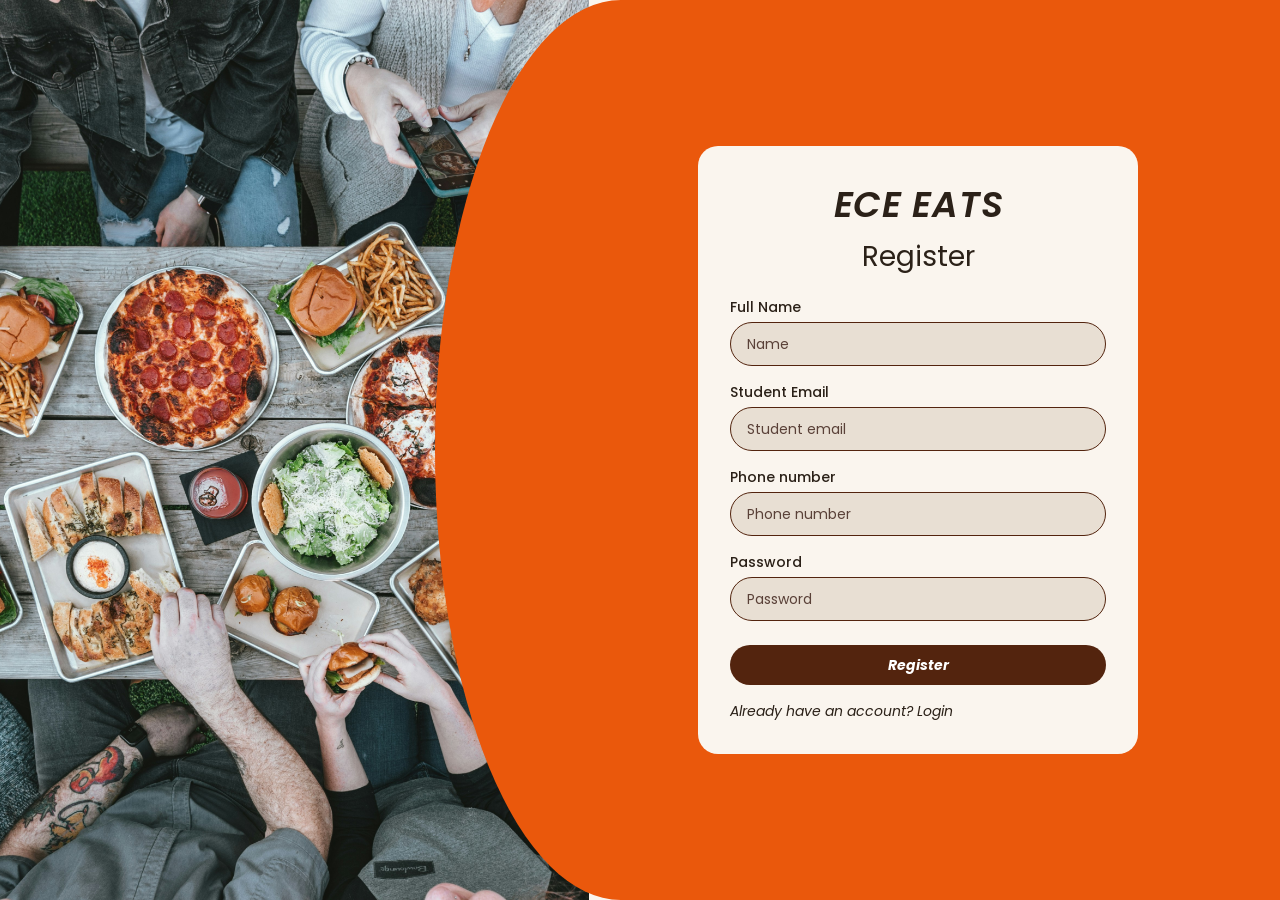
==== register.html @ 3a871897 "first step pages done" ====
<!DOCTYPE html>
<html lang="en">
<head>
  <meta charset="UTF-8">
  <meta name="viewport" content="width=device-width, initial-scale=1">
  <title>ECE Eats – Register</title>
  <link rel="stylesheet" href="css/style.css">
  <link rel="stylesheet" href="css/entry.css">
</head>
<body class="auth-page" data-page="register">

  <main class="auth">
    <div class="auth__photo" role="img" aria-label="Table full of dishes"></div>

    <section class="auth__panel">
      <div class="auth-card">
        <p class="auth-card__logo">ECE EATS</p>

        <form id="register-form" class="auth-form" novalidate>
          <h1 class="auth-card__title">Register</h1>

          <div class="field">
            <label for="reg-name">Full Name</label>
            <input class="input" type="text" id="reg-name" placeholder="Name" autocomplete="name">
            <p class="field__error" id="reg-name-error"></p>
          </div>

          <div class="field">
            <label for="reg-email">Student Email</label>
            <input class="input" type="email" id="reg-email" placeholder="Student email" autocomplete="email">
            <p class="field__error" id="reg-email-error"></p>
          </div>

          <div class="field">
            <label for="reg-phone">Phone number</label>
            <input class="input" type="tel" id="reg-phone" placeholder="Phone number" autocomplete="tel">
            <p class="field__error" id="reg-phone-error"></p>
          </div>

          <div class="field">
            <label for="reg-password">Password</label>
            <input class="input" type="password" id="reg-password" placeholder="Password" autocomplete="new-password">
            <p class="field__error" id="reg-password-error"></p>
          </div>

          <button type="submit" class="btn btn--primary btn--block auth-card__submit">Register</button>

          <div class="auth-card__links">
            <a href="index.html">Already have an account? Login</a>
          </div>
        </form>
      </div>
    </section>
  </main>

  <script src="js/entry.js"></script>
</body>
</html>
---- css/style.css ----
/* ==========================================================
   ECE EATS - shared base stylesheet (owner: A)
   Only A edits this file. B and C ask A for changes.
   Colors checked against Figma (Selection colors).
   Still to verify: nav search pill, status pills, shadows, font sizes.
   ========================================================== */

@import url("https://fonts.googleapis.com/css2?family=Poppins:ital,wght@0,400;0,500;0,600;0,700;1,500;1,600&display=swap");

/* ---------- 1. Design tokens ---------- */
:root {
  /* Colors */
  --orange: #ea580c;          /* header, selected states, key accents */
  --orange-dark: #c2410c;     /* pills, small orange text */
  --brown: #53240e;           /* main buttons, active nav pill */
  --cream: #faf5ee;           /* page background */
  --peach: var(--orange-20);  /* card bodies (EA580C at 20%) */
  --sand: #e8dfd3;            /* borders, dividers, beige tracks */
  --white: #ffffff;
  --olive: #6b8e4e;           /* success, Ready, Open */
  --olive-light: #dcebc9;
  --text: #2b2118;
  --text-soft: #5a4138;       /* secondary text */
  --error: #c0392b;
  --star: #c2820c;            /* rating stars */

  /* Orange tints used in Figma (EA580C with opacity) */
  --orange-20: rgba(234, 88, 12, 0.20);
  --orange-44: rgba(234, 88, 12, 0.44);
  --orange-74: rgba(234, 88, 12, 0.74);

  /* Order statuses (same four names everywhere) */
  --st-confirmed-bg: #e8dfd3;  --st-confirmed-fg: #53240e;
  --st-cooking-bg:   #f8c9ab;  --st-cooking-fg:   #9a3412;
  --st-ready-bg:     #bfe19b;  --st-ready-fg:     #2f5d12;
  --st-collected-bg: #6b8e4e;  --st-collected-fg: #ffffff;

  /* Crowd level dots */
  --crowd-low: #6b8e4e;
  --crowd-medium: #ea580c;
  --crowd-high: #ec0105;

  /* Type */
  --font: "Poppins", "Segoe UI", Arial, sans-serif;
  --fs-xs: 0.75rem;     /* 12px */
  --fs-sm: 0.875rem;    /* 14px */
  --fs-md: 1rem;        /* 16px */
  --fs-lg: 1.25rem;     /* 20px */
  --fs-xl: 1.75rem;     /* 28px */
  --fs-2xl: 2.25rem;    /* 36px */

  /* Shape and spacing */
  --radius-sm: 8px;
  --radius: 12px;
  --radius-lg: 20px;
  --radius-pill: 999px;
  --space-1: 4px;  --space-2: 8px;  --space-3: 12px;
  --space-4: 16px; --space-5: 24px; --space-6: 32px; --space-7: 48px;
  --container: 1200px;
  --nav-height: 72px;
}

/* ---------- 2. Reset and base ---------- */
*, *::before, *::after { box-sizing: border-box; }
html { -webkit-text-size-adjust: 100%; }
body {
  margin: 0;
  font-family: var(--font);
  font-size: var(--fs-md);
  line-height: 1.5;
  color: var(--text);
  background: var(--cream);
}
img { max-width: 100%; display: block; }
a { color: inherit; text-decoration: none; }
h1, h2, h3, h4 { margin: 0; line-height: 1.2; font-weight: 600; }
p { margin: 0; }
ul { margin: 0; padding: 0; list-style: none; }
button, input, select, textarea { font: inherit; color: inherit; }
button { cursor: pointer; }

:focus-visible { outline: 3px solid var(--brown); outline-offset: 2px; }

.container { width: 100%; max-width: var(--container); margin: 0 auto; padding: 0 var(--space-5); }
.sr-only {
  position: absolute; width: 1px; height: 1px; overflow: hidden;
  clip: rect(0 0 0 0); white-space: nowrap;
}

/* ---------- 3. Navigation bar ----------
   <header class="navbar">
     <a class="navbar__logo" href="...">ECE EATS</a>
     <nav class="navbar__links" id="nav-links">
       <a class="nav-pill is-active" href="...">Home</a> ...
     </nav>
     <div class="navbar__actions">
       <label class="search-pill"> ... </label>
       <a class="icon-btn" href="..."> cart + <span class="badge">2</span> </a>
       <a class="icon-btn" href="..."> avatar </a>
       <button class="navbar__toggle" aria-label="Menu">...</button>
     </div>
   </header>
------------------------------------------------ */
.navbar {
  position: sticky; top: 0; z-index: 50;
  display: flex; align-items: center; justify-content: space-between;
  gap: var(--space-5);
  height: var(--nav-height);
  padding: 0 var(--space-6);
  background: var(--orange);
  color: var(--brown);
}
.navbar__logo { font-size: var(--fs-lg); font-weight: 700; letter-spacing: 0.02em; color: var(--brown); }
.navbar__links { display: flex; gap: var(--space-3); margin: 0 auto; }
.nav-pill {
  padding: 6px 18px; border-radius: var(--radius-pill);
  background: var(--orange-dark); color: var(--cream);
  font-size: var(--fs-sm); font-weight: 500;
  transition: background 0.15s;
}
.nav-pill:hover { background: #9a3412; }
.nav-pill.is-active { background: var(--brown); }
.navbar__actions { display: flex; align-items: center; gap: var(--space-4); }
.search-pill {
  display: flex; align-items: center; gap: var(--space-2);
  width: 180px; padding: 6px 14px;
  background: #f8c9ab; border-radius: var(--radius-pill);  /* check in Figma: maybe var(--orange-44) */
  font-size: var(--fs-sm);
}
.search-pill input { border: 0; background: transparent; width: 100%; outline: none; }
.icon-btn { position: relative; display: grid; place-items: center; width: 40px; height: 40px; border: 0; background: transparent; border-radius: 50%; color: var(--brown); }
.badge {
  position: absolute; top: -2px; right: -2px;
  min-width: 18px; height: 18px; padding: 0 4px;
  display: grid; place-items: center;
  background: var(--brown); color: var(--white);
  border-radius: var(--radius-pill); font-size: 11px; font-weight: 600;
}
.navbar__toggle { display: none; border: 0; background: transparent; width: 40px; height: 40px; color: var(--brown); }

/* ---------- 4. Footer ---------- */
.footer {
  margin-top: var(--space-7);
  padding: var(--space-6) 0 var(--space-5);
  border-top: 1px solid var(--sand);
  background: var(--cream);
  font-size: var(--fs-sm);
  color: var(--text);
}
.footer__grid { display: grid; grid-template-columns: repeat(3, 1fr); gap: var(--space-6); }
.footer h4 { font-size: var(--fs-md); margin-bottom: var(--space-2); }
.footer p, .footer li { color: var(--text-soft); font-size: var(--fs-sm); }
.footer__legal { margin-top: var(--space-5); padding-top: var(--space-4); border-top: 1px solid var(--sand); font-size: var(--fs-xs); color: var(--text-soft); }

/* ---------- 5. Buttons ---------- */
.btn {
  display: inline-flex; align-items: center; justify-content: center; gap: var(--space-2);
  min-height: 40px; padding: 8px 24px;
  border: 1.5px solid transparent; border-radius: var(--radius-pill);
  font-size: var(--fs-sm); font-weight: 600;
  transition: background 0.15s, color 0.15s, border-color 0.15s;
}
.btn--primary { background: var(--brown); color: var(--white); }
.btn--primary:hover { background: #351a0d; }
.btn--accent { background: var(--orange); color: var(--white); }
.btn--accent:hover { background: var(--orange-dark); }
.btn--outline { background: var(--white); color: var(--orange-dark); border-color: var(--orange); }
.btn--outline:hover { background: #fff1e8; }
.btn--block { width: 100%; }
.btn:disabled, .btn.is-disabled { background: var(--sand); color: var(--text-soft); cursor: not-allowed; }

/* ---------- 6. Cards, chips, pills ---------- */
.card {
  background: var(--white);
  border: 1px solid var(--sand);
  border-radius: var(--radius-lg);
  overflow: hidden;
}
.card--peach { background: var(--peach); border-color: transparent; }
.card__body { padding: var(--space-4); }

.chip {
  display: inline-block; padding: 3px 14px;
  border-radius: var(--radius-pill);
  background: var(--orange-dark); color: var(--white);
  font-size: var(--fs-xs); font-weight: 500;
}
.chip--light { background: var(--white); color: var(--text); border: 1px solid var(--sand); }
.filter-pill {
  padding: 6px 22px; border: 0; border-radius: var(--radius-pill);
  background: var(--orange-dark); color: var(--white);
  font-size: var(--fs-sm); font-weight: 500;
}
.filter-pill.is-active { background: var(--brown); }

/* Order status pills: Confirmed, Cooking, Ready, Collected */
.status {
  display: inline-block; padding: 4px 16px; border-radius: var(--radius-pill);
  font-size: var(--fs-xs); font-weight: 600;
}
.status--confirmed { background: var(--st-confirmed-bg); color: var(--st-confirmed-fg); }
.status--cooking   { background: var(--st-cooking-bg);   color: var(--st-cooking-fg); }
.status--ready     { background: var(--st-ready-bg);     color: var(--st-ready-fg); }
.status--collected { background: var(--st-collected-bg); color: var(--st-collected-fg); }

/* Crowd level: <span class="crowd crowd--low">Low</span> */
.crowd { display: inline-flex; align-items: center; gap: 6px; font-size: var(--fs-xs); font-weight: 500; }
.crowd::after { content: ""; width: 8px; height: 8px; border-radius: 50%; background: var(--crowd-low); }
.crowd--medium::after { background: var(--crowd-medium); }
.crowd--high::after { background: var(--crowd-high); }

/* ---------- 7. Forms ---------- */
.field { display: grid; gap: var(--space-1); margin-bottom: var(--space-4); }
.field label { font-size: var(--fs-sm); font-weight: 500; }
.input {
  width: 100%; min-height: 44px; padding: 10px 16px;
  background: var(--white); border: 1.5px solid var(--sand); border-radius: var(--radius-pill);
  font-size: var(--fs-sm);
}
.input::placeholder { color: var(--text-soft); }
.input:focus { outline: none; border-color: var(--orange); }
.field.has-error .input { border-color: var(--error); }
.field__error { display: none; color: var(--error); font-size: var(--fs-xs); }
.field.has-error .field__error { display: block; }

/* ---------- 8. Pop-ups (overlay + dialog) ---------- */
.overlay {
  position: fixed; inset: 0; z-index: 100;
  display: none; align-items: center; justify-content: center;
  padding: var(--space-4);
  background: rgba(0, 0, 0, 0.5);
}
.overlay.is-open { display: flex; }
.dialog { position: relative; width: 100%; max-width: 440px; padding: var(--space-6); background: var(--cream); border-radius: var(--radius-lg); }
.dialog__close { position: absolute; top: 12px; right: 12px; border: 0; background: transparent; font-size: 1.25rem; }

/* ---------- 9. Utilities ---------- */
.text-soft { color: var(--text-soft); }
.hidden { display: none !important; }
.stack > * + * { margin-top: var(--space-4); }

/* ==========================================================
   RESPONSIVE (desktop-first: the mockups are 1440px wide)
   Tablet <= 1024px, large phone <= 768px, phone <= 480px
   ========================================================== */
@media (max-width: 1024px) {
  .navbar { padding: 0 var(--space-5); }
  .search-pill { width: 140px; }
  .footer__grid { gap: var(--space-5); }
}

@media (max-width: 768px) {
  /* Nav bar becomes a hamburger menu */
  .navbar { padding: 0 var(--space-4); }
  .navbar__toggle { display: grid; place-items: center; }
  .navbar__links {
    position: absolute; top: var(--nav-height); left: 0; right: 0;
    display: none; flex-direction: column; gap: var(--space-2);
    padding: var(--space-4); margin: 0;
    background: var(--orange);
  }
  .navbar__links.is-open { display: flex; }
  .nav-pill { text-align: center; padding: 10px 18px; }
  .search-pill { display: none; }
  .footer__grid { grid-template-columns: 1fr; }
  .container { padding: 0 var(--space-4); }
}

@media (max-width: 480px) {
  :root { --fs-xl: 1.5rem; --fs-2xl: 1.75rem; }
  .btn { width: 100%; }
}

@media (prefers-reduced-motion: reduce) {
  * { transition: none !important; animation: none !important; }
}

/* ---------- User dropdown (nav) ---------- */
.user-wrap { position: relative; }
.user-menu {
  position: absolute; top: 48px; right: 0; z-index: 60; display: none;
  min-width: 170px; padding: var(--space-3);
  background: var(--white); border: 1px solid var(--sand); border-radius: var(--radius);
  box-shadow: 0 8px 24px rgba(83, 36, 14, 0.15);
}
.user-menu.is-open { display: block; }
.user-menu__name { font-size: var(--fs-sm); font-weight: 600; margin-bottom: var(--space-2); }
.user-menu button { width: 100%; padding: 8px; border: 0; border-radius: var(--radius-sm); background: var(--sand); font-size: var(--fs-sm); }
.user-menu button:hover { background: var(--orange-20); }
---- css/entry.css ----
/* ==========================================================
   ENTRY pages (owner: A): login, register, staff login,
   home, cafeterias
   ========================================================== */

/* ---------- Auth pages (student login, register, staff login) ---------- */
.auth-page { background: var(--cream); }

.auth {
  display: flex;
  min-height: 100vh;
  overflow: hidden;
}

.auth__photo {
  flex: 0 0 46%;
  background:
    url("../images/Share_food.jpg") center / cover no-repeat,
    var(--sand);
}

/* Orange panel with the big curved left edge (check the radius in Figma) */
.auth__panel {
  flex: 1;
  display: grid;
  place-items: center;
  margin-left: -12%;
  padding: var(--space-6) var(--space-6) var(--space-6) 12%;
  background: var(--orange);
  border-radius: 22% 0 0 22% / 50% 0 0 50%;
}

.auth-card {
  width: 100%;
  max-width: 440px;               /* check card width in Figma */
  padding: var(--space-6);
  background: var(--cream);
  border-radius: var(--radius-lg);
}

.auth-card__logo {
  text-align: center;
  font-size: var(--fs-2xl);
  font-style: italic;
  font-weight: 600;
  letter-spacing: 0.02em;
  color: var(--text);
}

.auth-card__title {
  margin: var(--space-2) 0 var(--space-5);
  text-align: center;
  font-size: var(--fs-xl);
  font-weight: 400;
}

/* Inputs in the mockup: beige fill, dark outline */
.auth-card .input {
  background: var(--sand);
  border: 1px solid var(--brown);
}
.auth-card .input:focus { border-color: var(--orange); background: var(--white); }

.auth-card__submit {
  margin-top: var(--space-2);
  font-style: italic;
  font-weight: 700;
}

.auth-card__links {
  display: flex;
  flex-direction: column;
  gap: var(--space-1);
  margin-top: var(--space-4);
  font-size: var(--fs-sm);
  font-style: italic;
}
.auth-card__links a:hover,
.auth-card__staff a:hover { color: var(--orange-dark); text-decoration: underline; }

.auth-card__staff {
  margin-top: var(--space-3);
  font-size: var(--fs-sm);
  color: var(--text-soft);
}
.auth-card__staff a { color: var(--orange-dark); font-weight: 500; }

/* ---------- Tablet ---------- */
@media (max-width: 1024px) {
  .auth__photo { flex-basis: 38%; }
  .auth__panel { margin-left: -10%; padding-left: 10%; }
}

/* ---------- Mobile: photo becomes a banner, panel is full width ---------- */
@media (max-width: 768px) {
  .auth { flex-direction: column; }
  .auth__photo { flex: 0 0 180px; }
  .auth__panel {
    margin-left: 0;
    margin-top: -24px;
    padding: var(--space-5) var(--space-4) var(--space-6);
    border-radius: 24px 24px 0 0;
    align-items: start;
  }
  .auth-card { padding: var(--space-5) var(--space-4); }
  .auth-card__logo { font-size: var(--fs-xl); }
}

/* ---------- Staff login extras ---------- */
.auth__photo--staff {
  background:
    url("../images/staff-bg.jpg") center / cover no-repeat,
    var(--sand);
}
.auth-card__subtitle { margin-top: var(--space-2); text-align: center; font-size: var(--fs-md); font-weight: 500; }
.auth-card__note { margin: var(--space-3) 0 var(--space-5); text-align: center; font-size: var(--fs-sm); color: var(--text-soft); }

/* ==========================================================
   HOME + CAFETERIAS (shared card styles)
   ========================================================== */
.home, .cafes { padding-top: var(--space-6); }
.welcome h1 { font-size: var(--fs-xl); font-weight: 600; }
.welcome p { margin-top: var(--space-1); font-size: var(--fs-lg); font-weight: 500; }

/* Current order + tracker */
.order-card { margin-top: var(--space-5); padding: var(--space-5); border-radius: var(--radius); }
.order-card__head { display: flex; flex-wrap: wrap; gap: var(--space-3); align-items: baseline; }
.order-card__head h2 { font-size: var(--fs-md); }
.order-card__cafe { margin-top: var(--space-3); font-size: var(--fs-md); font-weight: 500; }
.order-card__items { font-size: var(--fs-sm); }
.tracker {
  position: relative; display: grid; grid-template-columns: repeat(4, 1fr);
  margin: var(--space-4) 0 0; padding: var(--space-4) var(--space-4) var(--space-3);
  background: var(--sand); border-radius: var(--radius); list-style: none;
  font-size: var(--fs-xs); text-align: center; color: var(--olive); font-weight: 500;
}
.tracker li { position: relative; z-index: 1; display: grid; gap: var(--space-2); justify-items: center; }
.tracker__dot { width: 14px; height: 14px; border-radius: 50%; background: var(--white); border: 2px solid var(--orange-74); }
.tracker li.is-done .tracker__dot { background: var(--orange-dark); border-color: var(--orange-dark); }
.tracker li.is-current { color: var(--text); font-weight: 700; }
.tracker li.is-current .tracker__dot { background: var(--orange-dark); border-color: var(--orange-dark); box-shadow: 0 0 0 4px var(--orange-44); }
.tracker::before { content: ""; position: absolute; left: 12.5%; right: 12.5%; top: 23px; height: 6px; border-radius: 3px; background: var(--orange-44); }

/* Sections */
.filter-row { display: flex; flex-wrap: wrap; gap: var(--space-3); margin: var(--space-5) 0; }
.block { margin-top: var(--space-5); padding: var(--space-5); background: var(--white); border-radius: var(--radius-lg); }
.block__head { display: flex; justify-content: space-between; align-items: baseline; }
.block__title { margin-bottom: var(--space-4); font-size: var(--fs-lg); }
.link { font-size: var(--fs-sm); font-weight: 600; text-decoration: underline; }
.grid-3 { display: grid; grid-template-columns: repeat(3, 1fr); gap: var(--space-5); }

/* Meal cards */
.meal-card { display: flex; flex-direction: column; background: var(--peach); border-radius: var(--radius); overflow: hidden; }
.meal-card__photo { aspect-ratio: 16 / 10; background: var(--sand) center / cover no-repeat; }
.meal-card__body { display: flex; flex-direction: column; gap: var(--space-2); padding: var(--space-3) var(--space-4) var(--space-4); }
.meal-card__name { font-size: var(--fs-sm); font-weight: 600; }
.meal-card__foot { display: flex; justify-content: space-between; align-items: center; margin-top: auto; }
.price { font-size: var(--fs-lg); font-weight: 700; }
.add-btn { width: 28px; height: 28px; display: grid; place-items: center; border: 0; border-radius: 50%; background: var(--brown); color: var(--white); font-size: 1.1rem; line-height: 1; }

/* Cafeteria cards */
.cafe-card { display: flex; flex-direction: column; background: var(--peach); border-radius: var(--radius); overflow: hidden; }
.cafe-card__photo { position: relative; aspect-ratio: 16 / 9; background: var(--sand) center / cover no-repeat; }
.cafe-card__badges { position: absolute; inset: var(--space-3) var(--space-3) auto; display: flex; gap: var(--space-2); }
.cafe-card__wait { position: absolute; right: var(--space-3); bottom: var(--space-3); }
.badge-pill { padding: 2px 10px; border-radius: var(--radius-pill); background: var(--white); font-size: var(--fs-xs); font-weight: 500; }
.cafe-card__body { display: flex; flex-direction: column; gap: var(--space-2); flex: 1; padding: var(--space-3) var(--space-4) var(--space-4); }
.cafe-card__head { display: flex; justify-content: space-between; align-items: baseline; gap: var(--space-2); }
.cafe-card__head h3 { font-size: var(--fs-md); }
.rating { font-size: var(--fs-xs); font-weight: 600; white-space: nowrap; }
.rating::first-letter { color: var(--star); }
.rating small { font-weight: 400; color: var(--text-soft); }
.cafe-card__desc { font-size: var(--fs-sm); }
.chips { display: flex; flex-wrap: wrap; gap: var(--space-2); }
.cafe-card__foot { display: flex; justify-content: space-between; align-items: end; gap: var(--space-3); margin-top: auto; padding-top: var(--space-2); }
.cafe-card__foot small { display: block; font-size: var(--fs-xs); font-weight: 600; }

/* ---------- Tablet ---------- */
@media (max-width: 1024px) {
  .grid-3 { grid-template-columns: repeat(2, 1fr); }
}
/* ---------- Mobile ---------- */
@media (max-width: 768px) {
  .grid-3 { grid-template-columns: 1fr; }
  .block { padding: var(--space-4); }
  .tracker { padding-inline: var(--space-2); font-size: 11px; }
}

/* ---------- Cafeterias page ---------- */
.breadcrumb { font-size: var(--fs-xs); color: var(--text-soft); }
.breadcrumb a { color: var(--orange-dark); text-decoration: underline; }
.cafes__title { margin-top: var(--space-4); font-size: var(--fs-xl); font-weight: 500; }
.cafes__intro { margin-top: var(--space-2); font-size: var(--fs-sm); }

.cafes__filters {
  display: flex; flex-wrap: wrap; align-items: center; gap: var(--space-4);
  margin: var(--space-5) 0;
}
.campus-filters { display: flex; flex-wrap: wrap; gap: var(--space-3); }
.search-bar {
  display: flex; align-items: center; gap: var(--space-2);
  flex: 1; min-width: 220px; max-width: 360px; margin-left: auto;
  padding: 7px 16px; background: var(--sand); border-radius: var(--radius-pill);
}
.search-bar input { flex: 1; border: 0; outline: none; background: transparent; font-size: var(--fs-sm); }
.search-bar:focus-within { box-shadow: 0 0 0 2px var(--orange); }
.cafes__empty { padding: var(--space-6) 0; text-align: center; color: var(--text-soft); }

/* Closed cafeteria */
.cafe-card.is-closed .cafe-card__photo { filter: grayscale(1); }
.cafe-card.is-closed .btn { background: var(--sand); color: var(--text-soft); pointer-events: none; }

@media (max-width: 768px) {
  .search-bar { max-width: none; margin-left: 0; flex-basis: 100%; }
  .campus-filters { overflow-x: auto; flex-wrap: nowrap; padding-bottom: var(--space-1); }
  .campus-filters .filter-pill { white-space: nowrap; }
}
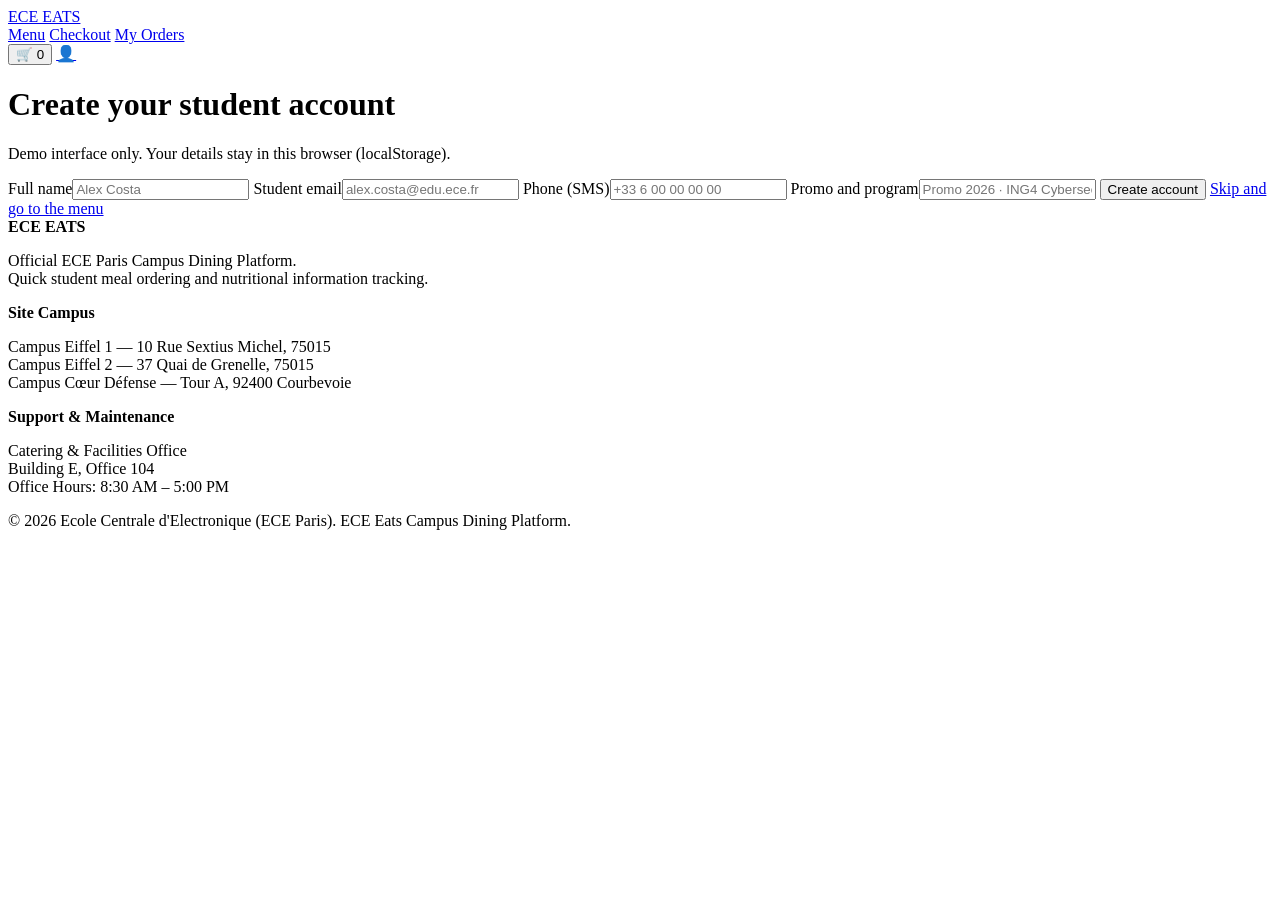
==== commit b5785686: "Implementing student-flow for the 7th time :(" ====
--- a/register.html
+++ b/register.html
@@ -2,57 +2,44 @@
 <html lang="en">
 <head>
   <meta charset="UTF-8">
-  <meta name="viewport" content="width=device-width, initial-scale=1">
-  <title>ECE Eats – Register</title>
-  <link rel="stylesheet" href="css/style.css">
-  <link rel="stylesheet" href="css/entry.css">
+  <meta name="viewport" content="width=device-width, initial-scale=1.0">
+  <meta name="description" content="ECE Eats campus food pre-ordering">
+  <title>ECE Eats | Register</title>
+  <link rel="stylesheet" href="css/student.css">
+  <script src="js/student.js" defer></script>
 </head>
-<body class="auth-page" data-page="register">
+<body>
+  <header class="topbar">
+    <a class="brand" href="index.html">ECE EATS</a>
+    <nav class="main-nav" aria-label="Student navigation">
+      <a class="nav-link" href="menu.html">Menu</a>
+      <a class="nav-link" href="checkout.html">Checkout</a>
+      <a class="nav-link" href="myorders.html">My Orders</a>
+    </nav>
+    <div class="header-actions">
+      <button type="button" class="icon-button"id="trayShortcut" aria-label="Go to your tray">🛒 <span id="headerCartCount">0</span></button>
+      <a class="icon-button" href="register.html" aria-label="Student profile">👤</a>
+    </div>
+  </header>
 
-  <main class="auth">
-    <div class="auth__photo" role="img" aria-label="Table full of dishes"></div>
-
-    <section class="auth__panel">
-      <div class="auth-card">
-        <p class="auth-card__logo">ECE EATS</p>
-
-        <form id="register-form" class="auth-form" novalidate>
-          <h1 class="auth-card__title">Register</h1>
-
-          <div class="field">
-            <label for="reg-name">Full Name</label>
-            <input class="input" type="text" id="reg-name" placeholder="Name" autocomplete="name">
-            <p class="field__error" id="reg-name-error"></p>
-          </div>
-
-          <div class="field">
-            <label for="reg-email">Student Email</label>
-            <input class="input" type="email" id="reg-email" placeholder="Student email" autocomplete="email">
-            <p class="field__error" id="reg-email-error"></p>
-          </div>
-
-          <div class="field">
-            <label for="reg-phone">Phone number</label>
-            <input class="input" type="tel" id="reg-phone" placeholder="Phone number" autocomplete="tel">
-            <p class="field__error" id="reg-phone-error"></p>
-          </div>
-
-          <div class="field">
-            <label for="reg-password">Password</label>
-            <input class="input" type="password" id="reg-password" placeholder="Password" autocomplete="new-password">
-            <p class="field__error" id="reg-password-error"></p>
-          </div>
-
-          <button type="submit" class="btn btn--primary btn--block auth-card__submit">Register</button>
-
-          <div class="auth-card__links">
-            <a href="index.html">Already have an account? Login</a>
-          </div>
-        </form>
-      </div>
-    </section>
+  <main class="container">
+    <form id="registerForm" class="narrow form-card modal-card view">
+      <h1>Create your student account</h1>
+      <p class="muted">Demo interface only. Your details stay in this browser (localStorage).</p>
+      <label>Full name<input type="text" name="name" autocomplete="name" required placeholder="Alex Costa"></label>
+      <label>Student email<input name="email" type="email" autocomplete="email" required placeholder="alex.costa@edu.ece.fr"></label>
+      <label>Phone (SMS)<input name="phone" type="tel" autocomplete="tel" required placeholder="+33 6 00 00 00 00"></label>
+      <label>Promo and program<input type="text" name="promo" required placeholder="Promo 2026 · ING4 Cybersecurity"></label>
+      <button type="submit" class="btn btn-orange full-width">Create account</button>
+      <a class="text-button" href="menu.html">Skip and go to the menu</a>
+    </form>
   </main>
 
-  <script src="js/entry.js"></script>
+  <footer class="site-footer">
+    <div><strong>ECE EATS</strong><p>Official ECE Paris Campus Dining Platform.<br>Quick student meal ordering and nutritional information tracking.</p></div>
+    <div><strong>Site Campus</strong><p>Campus Eiffel 1 — 10 Rue Sextius Michel, 75015<br>Campus Eiffel 2 — 37 Quai de Grenelle, 75015<br>Campus Cœur Défense — Tour A, 92400 Courbevoie</p></div>
+    <div><strong>Support &amp; Maintenance</strong><p>Catering &amp; Facilities Office<br>Building E, Office 104<br>Office Hours: 8:30 AM – 5:00 PM</p></div>
+  </footer>
+  <div class="copyright">© 2026 Ecole Centrale d'Electronique (ECE Paris). ECE Eats Campus Dining Platform.</div>
 </body>
-</html>+</html>
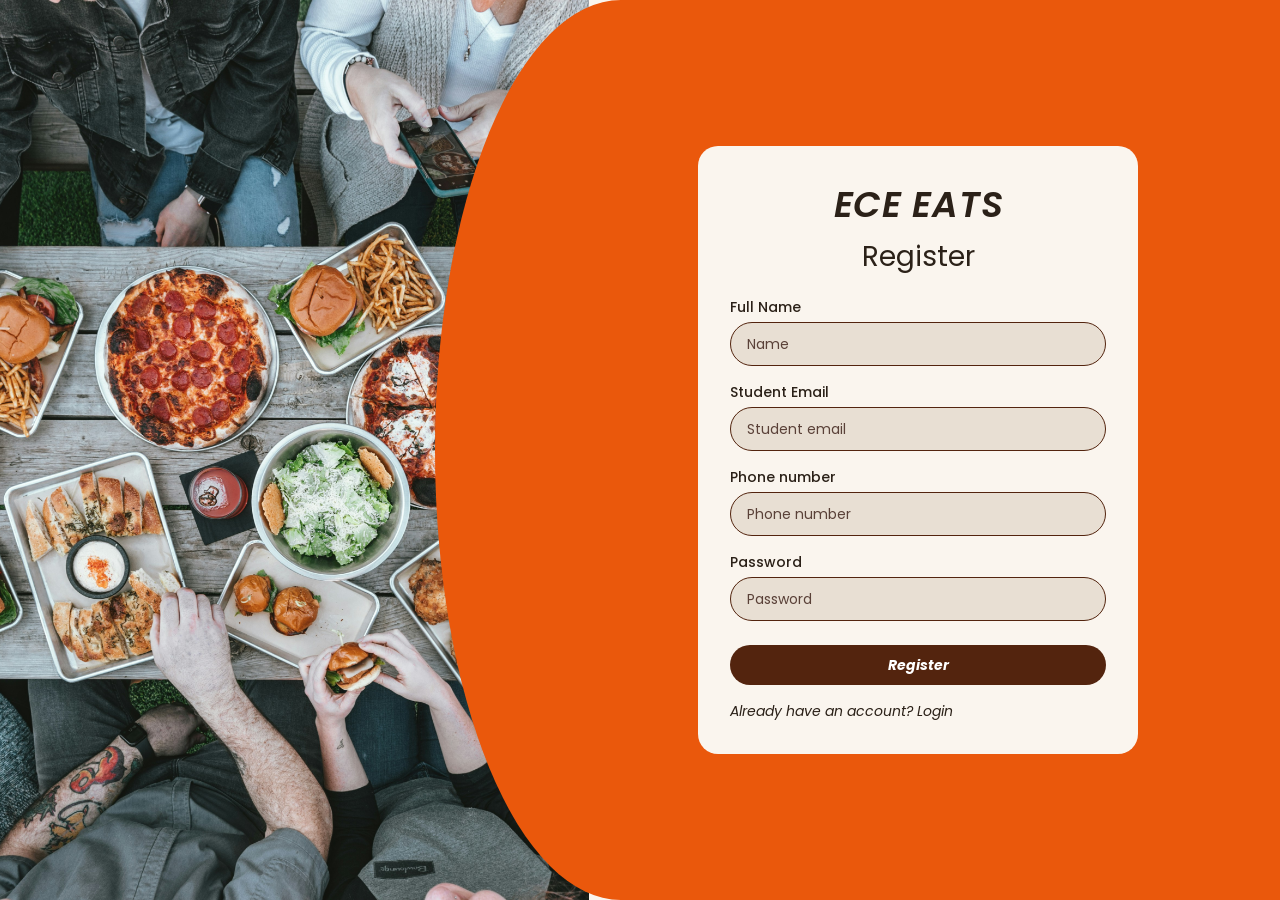
==== commit 3d41937d: "Merge branch 'develop' into student-flow" ====
--- a/register.html
+++ b/register.html
@@ -2,44 +2,57 @@
 <html lang="en">
 <head>
   <meta charset="UTF-8">
-  <meta name="viewport" content="width=device-width, initial-scale=1.0">
-  <meta name="description" content="ECE Eats campus food pre-ordering">
-  <title>ECE Eats | Register</title>
-  <link rel="stylesheet" href="css/student.css">
-  <script src="js/student.js" defer></script>
+  <meta name="viewport" content="width=device-width, initial-scale=1">
+  <title>ECE Eats – Register</title>
+  <link rel="stylesheet" href="css/style.css">
+  <link rel="stylesheet" href="css/entry.css">
 </head>
-<body>
-  <header class="topbar">
-    <a class="brand" href="index.html">ECE EATS</a>
-    <nav class="main-nav" aria-label="Student navigation">
-      <a class="nav-link" href="menu.html">Menu</a>
-      <a class="nav-link" href="checkout.html">Checkout</a>
-      <a class="nav-link" href="myorders.html">My Orders</a>
-    </nav>
-    <div class="header-actions">
-      <button type="button" class="icon-button"id="trayShortcut" aria-label="Go to your tray">🛒 <span id="headerCartCount">0</span></button>
-      <a class="icon-button" href="register.html" aria-label="Student profile">👤</a>
-    </div>
-  </header>
+<body class="auth-page" data-page="register">
 
-  <main class="container">
-    <form id="registerForm" class="narrow form-card modal-card view">
-      <h1>Create your student account</h1>
-      <p class="muted">Demo interface only. Your details stay in this browser (localStorage).</p>
-      <label>Full name<input type="text" name="name" autocomplete="name" required placeholder="Alex Costa"></label>
-      <label>Student email<input name="email" type="email" autocomplete="email" required placeholder="alex.costa@edu.ece.fr"></label>
-      <label>Phone (SMS)<input name="phone" type="tel" autocomplete="tel" required placeholder="+33 6 00 00 00 00"></label>
-      <label>Promo and program<input type="text" name="promo" required placeholder="Promo 2026 · ING4 Cybersecurity"></label>
-      <button type="submit" class="btn btn-orange full-width">Create account</button>
-      <a class="text-button" href="menu.html">Skip and go to the menu</a>
-    </form>
+  <main class="auth">
+    <div class="auth__photo" role="img" aria-label="Table full of dishes"></div>
+
+    <section class="auth__panel">
+      <div class="auth-card">
+        <p class="auth-card__logo">ECE EATS</p>
+
+        <form id="register-form" class="auth-form" novalidate>
+          <h1 class="auth-card__title">Register</h1>
+
+          <div class="field">
+            <label for="reg-name">Full Name</label>
+            <input class="input" type="text" id="reg-name" placeholder="Name" autocomplete="name">
+            <p class="field__error" id="reg-name-error"></p>
+          </div>
+
+          <div class="field">
+            <label for="reg-email">Student Email</label>
+            <input class="input" type="email" id="reg-email" placeholder="Student email" autocomplete="email">
+            <p class="field__error" id="reg-email-error"></p>
+          </div>
+
+          <div class="field">
+            <label for="reg-phone">Phone number</label>
+            <input class="input" type="tel" id="reg-phone" placeholder="Phone number" autocomplete="tel">
+            <p class="field__error" id="reg-phone-error"></p>
+          </div>
+
+          <div class="field">
+            <label for="reg-password">Password</label>
+            <input class="input" type="password" id="reg-password" placeholder="Password" autocomplete="new-password">
+            <p class="field__error" id="reg-password-error"></p>
+          </div>
+
+          <button type="submit" class="btn btn--primary btn--block auth-card__submit">Register</button>
+
+          <div class="auth-card__links">
+            <a href="index.html">Already have an account? Login</a>
+          </div>
+        </form>
+      </div>
+    </section>
   </main>
 
-  <footer class="site-footer">
-    <div><strong>ECE EATS</strong><p>Official ECE Paris Campus Dining Platform.<br>Quick student meal ordering and nutritional information tracking.</p></div>
-    <div><strong>Site Campus</strong><p>Campus Eiffel 1 — 10 Rue Sextius Michel, 75015<br>Campus Eiffel 2 — 37 Quai de Grenelle, 75015<br>Campus Cœur Défense — Tour A, 92400 Courbevoie</p></div>
-    <div><strong>Support &amp; Maintenance</strong><p>Catering &amp; Facilities Office<br>Building E, Office 104<br>Office Hours: 8:30 AM – 5:00 PM</p></div>
-  </footer>
-  <div class="copyright">© 2026 Ecole Centrale d'Electronique (ECE Paris). ECE Eats Campus Dining Platform.</div>
+  <script src="js/entry.js"></script>
 </body>
 </html>
--- a/css/style.css
+++ b/css/style.css
@@ -0,0 +1,289 @@
+/* ==========================================================
+   ECE EATS - shared base stylesheet (owner: A)
+   Only A edits this file. B and C ask A for changes.
+   Colors checked against Figma (Selection colors).
+   Still to verify: nav search pill, status pills, shadows, font sizes.
+   ========================================================== */
+
+@import url("https://fonts.googleapis.com/css2?family=Poppins:ital,wght@0,400;0,500;0,600;0,700;1,500;1,600&display=swap");
+
+/* ---------- 1. Design tokens ---------- */
+:root {
+  /* Colors */
+  --orange: #ea580c;          /* header, selected states, key accents */
+  --orange-dark: #c2410c;     /* pills, small orange text */
+  --brown: #53240e;           /* main buttons, active nav pill */
+  --cream: #faf5ee;           /* page background */
+  --peach: var(--orange-20);  /* card bodies (EA580C at 20%) */
+  --sand: #e8dfd3;            /* borders, dividers, beige tracks */
+  --white: #ffffff;
+  --olive: #6b8e4e;           /* success, Ready, Open */
+  --olive-light: #dcebc9;
+  --text: #2b2118;
+  --text-soft: #5a4138;       /* secondary text */
+  --error: #c0392b;
+  --star: #c2820c;            /* rating stars */
+
+  /* Orange tints used in Figma (EA580C with opacity) */
+  --orange-20: rgba(234, 88, 12, 0.20);
+  --orange-44: rgba(234, 88, 12, 0.44);
+  --orange-74: rgba(234, 88, 12, 0.74);
+
+  /* Order statuses (same four names everywhere) */
+  --st-confirmed-bg: #e8dfd3;  --st-confirmed-fg: #53240e;
+  --st-cooking-bg:   #f8c9ab;  --st-cooking-fg:   #9a3412;
+  --st-ready-bg:     #bfe19b;  --st-ready-fg:     #2f5d12;
+  --st-collected-bg: #6b8e4e;  --st-collected-fg: #ffffff;
+
+  /* Crowd level dots */
+  --crowd-low: #6b8e4e;
+  --crowd-medium: #ea580c;
+  --crowd-high: #ec0105;
+
+  /* Type */
+  --font: "Poppins", "Segoe UI", Arial, sans-serif;
+  --fs-xs: 0.75rem;     /* 12px */
+  --fs-sm: 0.875rem;    /* 14px */
+  --fs-md: 1rem;        /* 16px */
+  --fs-lg: 1.25rem;     /* 20px */
+  --fs-xl: 1.75rem;     /* 28px */
+  --fs-2xl: 2.25rem;    /* 36px */
+
+  /* Shape and spacing */
+  --radius-sm: 8px;
+  --radius: 12px;
+  --radius-lg: 20px;
+  --radius-pill: 999px;
+  --space-1: 4px;  --space-2: 8px;  --space-3: 12px;
+  --space-4: 16px; --space-5: 24px; --space-6: 32px; --space-7: 48px;
+  --container: 1200px;
+  --nav-height: 72px;
+}
+
+/* ---------- 2. Reset and base ---------- */
+*, *::before, *::after { box-sizing: border-box; }
+html { -webkit-text-size-adjust: 100%; }
+body {
+  margin: 0;
+  font-family: var(--font);
+  font-size: var(--fs-md);
+  line-height: 1.5;
+  color: var(--text);
+  background: var(--cream);
+}
+img { max-width: 100%; display: block; }
+a { color: inherit; text-decoration: none; }
+h1, h2, h3, h4 { margin: 0; line-height: 1.2; font-weight: 600; }
+p { margin: 0; }
+ul { margin: 0; padding: 0; list-style: none; }
+button, input, select, textarea { font: inherit; color: inherit; }
+button { cursor: pointer; }
+
+:focus-visible { outline: 3px solid var(--brown); outline-offset: 2px; }
+
+.container { width: 100%; max-width: var(--container); margin: 0 auto; padding: 0 var(--space-5); }
+.sr-only {
+  position: absolute; width: 1px; height: 1px; overflow: hidden;
+  clip: rect(0 0 0 0); white-space: nowrap;
+}
+
+/* ---------- 3. Navigation bar ----------
+   <header class="navbar">
+     <a class="navbar__logo" href="...">ECE EATS</a>
+     <nav class="navbar__links" id="nav-links">
+       <a class="nav-pill is-active" href="...">Home</a> ...
+     </nav>
+     <div class="navbar__actions">
+       <label class="search-pill"> ... </label>
+       <a class="icon-btn" href="..."> cart + <span class="badge">2</span> </a>
+       <a class="icon-btn" href="..."> avatar </a>
+       <button class="navbar__toggle" aria-label="Menu">...</button>
+     </div>
+   </header>
+------------------------------------------------ */
+.navbar {
+  position: sticky; top: 0; z-index: 50;
+  display: flex; align-items: center; justify-content: space-between;
+  gap: var(--space-5);
+  height: var(--nav-height);
+  padding: 0 var(--space-6);
+  background: var(--orange);
+  color: var(--brown);
+}
+.navbar__logo { font-size: var(--fs-lg); font-weight: 700; letter-spacing: 0.02em; color: var(--brown); }
+.navbar__links { display: flex; gap: var(--space-3); margin: 0 auto; }
+.nav-pill {
+  padding: 6px 18px; border-radius: var(--radius-pill);
+  background: var(--orange-dark); color: var(--cream);
+  font-size: var(--fs-sm); font-weight: 500;
+  transition: background 0.15s;
+}
+.nav-pill:hover { background: #9a3412; }
+.nav-pill.is-active { background: var(--brown); }
+.navbar__actions { display: flex; align-items: center; gap: var(--space-4); }
+.search-pill {
+  display: flex; align-items: center; gap: var(--space-2);
+  width: 180px; padding: 6px 14px;
+  background: #f8c9ab; border-radius: var(--radius-pill);  /* check in Figma: maybe var(--orange-44) */
+  font-size: var(--fs-sm);
+}
+.search-pill input { border: 0; background: transparent; width: 100%; outline: none; }
+.icon-btn { position: relative; display: grid; place-items: center; width: 40px; height: 40px; border: 0; background: transparent; border-radius: 50%; color: var(--brown); }
+.badge {
+  position: absolute; top: -2px; right: -2px;
+  min-width: 18px; height: 18px; padding: 0 4px;
+  display: grid; place-items: center;
+  background: var(--brown); color: var(--white);
+  border-radius: var(--radius-pill); font-size: 11px; font-weight: 600;
+}
+.navbar__toggle { display: none; border: 0; background: transparent; width: 40px; height: 40px; color: var(--brown); }
+
+/* ---------- 4. Footer ---------- */
+.footer {
+  margin-top: var(--space-7);
+  padding: var(--space-6) 0 var(--space-5);
+  border-top: 1px solid var(--sand);
+  background: var(--cream);
+  font-size: var(--fs-sm);
+  color: var(--text);
+}
+.footer__grid { display: grid; grid-template-columns: repeat(3, 1fr); gap: var(--space-6); }
+.footer h4 { font-size: var(--fs-md); margin-bottom: var(--space-2); }
+.footer p, .footer li { color: var(--text-soft); font-size: var(--fs-sm); }
+.footer__legal { margin-top: var(--space-5); padding-top: var(--space-4); border-top: 1px solid var(--sand); font-size: var(--fs-xs); color: var(--text-soft); }
+
+/* ---------- 5. Buttons ---------- */
+.btn {
+  display: inline-flex; align-items: center; justify-content: center; gap: var(--space-2);
+  min-height: 40px; padding: 8px 24px;
+  border: 1.5px solid transparent; border-radius: var(--radius-pill);
+  font-size: var(--fs-sm); font-weight: 600;
+  transition: background 0.15s, color 0.15s, border-color 0.15s;
+}
+.btn--primary { background: var(--brown); color: var(--white); }
+.btn--primary:hover { background: #351a0d; }
+.btn--accent { background: var(--orange); color: var(--white); }
+.btn--accent:hover { background: var(--orange-dark); }
+.btn--outline { background: var(--white); color: var(--orange-dark); border-color: var(--orange); }
+.btn--outline:hover { background: #fff1e8; }
+.btn--block { width: 100%; }
+.btn:disabled, .btn.is-disabled { background: var(--sand); color: var(--text-soft); cursor: not-allowed; }
+
+/* ---------- 6. Cards, chips, pills ---------- */
+.card {
+  background: var(--white);
+  border: 1px solid var(--sand);
+  border-radius: var(--radius-lg);
+  overflow: hidden;
+}
+.card--peach { background: var(--peach); border-color: transparent; }
+.card__body { padding: var(--space-4); }
+
+.chip {
+  display: inline-block; padding: 3px 14px;
+  border-radius: var(--radius-pill);
+  background: var(--orange-dark); color: var(--white);
+  font-size: var(--fs-xs); font-weight: 500;
+}
+.chip--light { background: var(--white); color: var(--text); border: 1px solid var(--sand); }
+.filter-pill {
+  padding: 6px 22px; border: 0; border-radius: var(--radius-pill);
+  background: var(--orange-dark); color: var(--white);
+  font-size: var(--fs-sm); font-weight: 500;
+}
+.filter-pill.is-active { background: var(--brown); }
+
+/* Order status pills: Confirmed, Cooking, Ready, Collected */
+.status {
+  display: inline-block; padding: 4px 16px; border-radius: var(--radius-pill);
+  font-size: var(--fs-xs); font-weight: 600;
+}
+.status--confirmed { background: var(--st-confirmed-bg); color: var(--st-confirmed-fg); }
+.status--cooking   { background: var(--st-cooking-bg);   color: var(--st-cooking-fg); }
+.status--ready     { background: var(--st-ready-bg);     color: var(--st-ready-fg); }
+.status--collected { background: var(--st-collected-bg); color: var(--st-collected-fg); }
+
+/* Crowd level: <span class="crowd crowd--low">Low</span> */
+.crowd { display: inline-flex; align-items: center; gap: 6px; font-size: var(--fs-xs); font-weight: 500; }
+.crowd::after { content: ""; width: 8px; height: 8px; border-radius: 50%; background: var(--crowd-low); }
+.crowd--medium::after { background: var(--crowd-medium); }
+.crowd--high::after { background: var(--crowd-high); }
+
+/* ---------- 7. Forms ---------- */
+.field { display: grid; gap: var(--space-1); margin-bottom: var(--space-4); }
+.field label { font-size: var(--fs-sm); font-weight: 500; }
+.input {
+  width: 100%; min-height: 44px; padding: 10px 16px;
+  background: var(--white); border: 1.5px solid var(--sand); border-radius: var(--radius-pill);
+  font-size: var(--fs-sm);
+}
+.input::placeholder { color: var(--text-soft); }
+.input:focus { outline: none; border-color: var(--orange); }
+.field.has-error .input { border-color: var(--error); }
+.field__error { display: none; color: var(--error); font-size: var(--fs-xs); }
+.field.has-error .field__error { display: block; }
+
+/* ---------- 8. Pop-ups (overlay + dialog) ---------- */
+.overlay {
+  position: fixed; inset: 0; z-index: 100;
+  display: none; align-items: center; justify-content: center;
+  padding: var(--space-4);
+  background: rgba(0, 0, 0, 0.5);
+}
+.overlay.is-open { display: flex; }
+.dialog { position: relative; width: 100%; max-width: 440px; padding: var(--space-6); background: var(--cream); border-radius: var(--radius-lg); }
+.dialog__close { position: absolute; top: 12px; right: 12px; border: 0; background: transparent; font-size: 1.25rem; }
+
+/* ---------- 9. Utilities ---------- */
+.text-soft { color: var(--text-soft); }
+.hidden { display: none !important; }
+.stack > * + * { margin-top: var(--space-4); }
+
+/* ==========================================================
+   RESPONSIVE (desktop-first: the mockups are 1440px wide)
+   Tablet <= 1024px, large phone <= 768px, phone <= 480px
+   ========================================================== */
+@media (max-width: 1024px) {
+  .navbar { padding: 0 var(--space-5); }
+  .search-pill { width: 140px; }
+  .footer__grid { gap: var(--space-5); }
+}
+
+@media (max-width: 768px) {
+  /* Nav bar becomes a hamburger menu */
+  .navbar { padding: 0 var(--space-4); }
+  .navbar__toggle { display: grid; place-items: center; }
+  .navbar__links {
+    position: absolute; top: var(--nav-height); left: 0; right: 0;
+    display: none; flex-direction: column; gap: var(--space-2);
+    padding: var(--space-4); margin: 0;
+    background: var(--orange);
+  }
+  .navbar__links.is-open { display: flex; }
+  .nav-pill { text-align: center; padding: 10px 18px; }
+  .search-pill { display: none; }
+  .footer__grid { grid-template-columns: 1fr; }
+  .container { padding: 0 var(--space-4); }
+}
+
+@media (max-width: 480px) {
+  :root { --fs-xl: 1.5rem; --fs-2xl: 1.75rem; }
+  .btn { width: 100%; }
+}
+
+@media (prefers-reduced-motion: reduce) {
+  * { transition: none !important; animation: none !important; }
+}
+
+/* ---------- User dropdown (nav) ---------- */
+.user-wrap { position: relative; }
+.user-menu {
+  position: absolute; top: 48px; right: 0; z-index: 60; display: none;
+  min-width: 170px; padding: var(--space-3);
+  background: var(--white); border: 1px solid var(--sand); border-radius: var(--radius);
+  box-shadow: 0 8px 24px rgba(83, 36, 14, 0.15);
+}
+.user-menu.is-open { display: block; }
+.user-menu__name { font-size: var(--fs-sm); font-weight: 600; margin-bottom: var(--space-2); }
+.user-menu button { width: 100%; padding: 8px; border: 0; border-radius: var(--radius-sm); background: var(--sand); font-size: var(--fs-sm); }
+.user-menu button:hover { background: var(--orange-20); }
--- a/css/entry.css
+++ b/css/entry.css
@@ -0,0 +1,217 @@
+/* ==========================================================
+   ENTRY pages (owner: A): login, register, staff login,
+   home, cafeterias
+   ========================================================== */
+
+/* ---------- Auth pages (student login, register, staff login) ---------- */
+.auth-page { background: var(--cream); }
+
+.auth {
+  display: flex;
+  min-height: 100vh;
+  overflow: hidden;
+}
+
+.auth__photo {
+  flex: 0 0 46%;
+  background:
+    url("../images/Share_food.jpg") center / cover no-repeat,
+    var(--sand);
+}
+
+/* Orange panel with the big curved left edge (check the radius in Figma) */
+.auth__panel {
+  flex: 1;
+  display: grid;
+  place-items: center;
+  margin-left: -12%;
+  padding: var(--space-6) var(--space-6) var(--space-6) 12%;
+  background: var(--orange);
+  border-radius: 22% 0 0 22% / 50% 0 0 50%;
+}
+
+.auth-card {
+  width: 100%;
+  max-width: 440px;               /* check card width in Figma */
+  padding: var(--space-6);
+  background: var(--cream);
+  border-radius: var(--radius-lg);
+}
+
+.auth-card__logo {
+  text-align: center;
+  font-size: var(--fs-2xl);
+  font-style: italic;
+  font-weight: 600;
+  letter-spacing: 0.02em;
+  color: var(--text);
+}
+
+.auth-card__title {
+  margin: var(--space-2) 0 var(--space-5);
+  text-align: center;
+  font-size: var(--fs-xl);
+  font-weight: 400;
+}
+
+/* Inputs in the mockup: beige fill, dark outline */
+.auth-card .input {
+  background: var(--sand);
+  border: 1px solid var(--brown);
+}
+.auth-card .input:focus { border-color: var(--orange); background: var(--white); }
+
+.auth-card__submit {
+  margin-top: var(--space-2);
+  font-style: italic;
+  font-weight: 700;
+}
+
+.auth-card__links {
+  display: flex;
+  flex-direction: column;
+  gap: var(--space-1);
+  margin-top: var(--space-4);
+  font-size: var(--fs-sm);
+  font-style: italic;
+}
+.auth-card__links a:hover,
+.auth-card__staff a:hover { color: var(--orange-dark); text-decoration: underline; }
+
+.auth-card__staff {
+  margin-top: var(--space-3);
+  font-size: var(--fs-sm);
+  color: var(--text-soft);
+}
+.auth-card__staff a { color: var(--orange-dark); font-weight: 500; }
+
+/* ---------- Tablet ---------- */
+@media (max-width: 1024px) {
+  .auth__photo { flex-basis: 38%; }
+  .auth__panel { margin-left: -10%; padding-left: 10%; }
+}
+
+/* ---------- Mobile: photo becomes a banner, panel is full width ---------- */
+@media (max-width: 768px) {
+  .auth { flex-direction: column; }
+  .auth__photo { flex: 0 0 180px; }
+  .auth__panel {
+    margin-left: 0;
+    margin-top: -24px;
+    padding: var(--space-5) var(--space-4) var(--space-6);
+    border-radius: 24px 24px 0 0;
+    align-items: start;
+  }
+  .auth-card { padding: var(--space-5) var(--space-4); }
+  .auth-card__logo { font-size: var(--fs-xl); }
+}
+
+/* ---------- Staff login extras ---------- */
+.auth__photo--staff {
+  background:
+    url("../images/staff-bg.jpg") center / cover no-repeat,
+    var(--sand);
+}
+.auth-card__subtitle { margin-top: var(--space-2); text-align: center; font-size: var(--fs-md); font-weight: 500; }
+.auth-card__note { margin: var(--space-3) 0 var(--space-5); text-align: center; font-size: var(--fs-sm); color: var(--text-soft); }
+
+/* ==========================================================
+   HOME + CAFETERIAS (shared card styles)
+   ========================================================== */
+.home, .cafes { padding-top: var(--space-6); }
+.welcome h1 { font-size: var(--fs-xl); font-weight: 600; }
+.welcome p { margin-top: var(--space-1); font-size: var(--fs-lg); font-weight: 500; }
+
+/* Current order + tracker */
+.order-card { margin-top: var(--space-5); padding: var(--space-5); border-radius: var(--radius); }
+.order-card__head { display: flex; flex-wrap: wrap; gap: var(--space-3); align-items: baseline; }
+.order-card__head h2 { font-size: var(--fs-md); }
+.order-card__cafe { margin-top: var(--space-3); font-size: var(--fs-md); font-weight: 500; }
+.order-card__items { font-size: var(--fs-sm); }
+.tracker {
+  position: relative; display: grid; grid-template-columns: repeat(4, 1fr);
+  margin: var(--space-4) 0 0; padding: var(--space-4) var(--space-4) var(--space-3);
+  background: var(--sand); border-radius: var(--radius); list-style: none;
+  font-size: var(--fs-xs); text-align: center; color: var(--olive); font-weight: 500;
+}
+.tracker li { position: relative; z-index: 1; display: grid; gap: var(--space-2); justify-items: center; }
+.tracker__dot { width: 14px; height: 14px; border-radius: 50%; background: var(--white); border: 2px solid var(--orange-74); }
+.tracker li.is-done .tracker__dot { background: var(--orange-dark); border-color: var(--orange-dark); }
+.tracker li.is-current { color: var(--text); font-weight: 700; }
+.tracker li.is-current .tracker__dot { background: var(--orange-dark); border-color: var(--orange-dark); box-shadow: 0 0 0 4px var(--orange-44); }
+.tracker::before { content: ""; position: absolute; left: 12.5%; right: 12.5%; top: 23px; height: 6px; border-radius: 3px; background: var(--orange-44); }
+
+/* Sections */
+.filter-row { display: flex; flex-wrap: wrap; gap: var(--space-3); margin: var(--space-5) 0; }
+.block { margin-top: var(--space-5); padding: var(--space-5); background: var(--white); border-radius: var(--radius-lg); }
+.block__head { display: flex; justify-content: space-between; align-items: baseline; }
+.block__title { margin-bottom: var(--space-4); font-size: var(--fs-lg); }
+.link { font-size: var(--fs-sm); font-weight: 600; text-decoration: underline; }
+.grid-3 { display: grid; grid-template-columns: repeat(3, 1fr); gap: var(--space-5); }
+
+/* Meal cards */
+.meal-card { display: flex; flex-direction: column; background: var(--peach); border-radius: var(--radius); overflow: hidden; }
+.meal-card__photo { aspect-ratio: 16 / 10; background: var(--sand) center / cover no-repeat; }
+.meal-card__body { display: flex; flex-direction: column; gap: var(--space-2); padding: var(--space-3) var(--space-4) var(--space-4); }
+.meal-card__name { font-size: var(--fs-sm); font-weight: 600; }
+.meal-card__foot { display: flex; justify-content: space-between; align-items: center; margin-top: auto; }
+.price { font-size: var(--fs-lg); font-weight: 700; }
+.add-btn { width: 28px; height: 28px; display: grid; place-items: center; border: 0; border-radius: 50%; background: var(--brown); color: var(--white); font-size: 1.1rem; line-height: 1; }
+
+/* Cafeteria cards */
+.cafe-card { display: flex; flex-direction: column; background: var(--peach); border-radius: var(--radius); overflow: hidden; }
+.cafe-card__photo { position: relative; aspect-ratio: 16 / 9; background: var(--sand) center / cover no-repeat; }
+.cafe-card__badges { position: absolute; inset: var(--space-3) var(--space-3) auto; display: flex; gap: var(--space-2); }
+.cafe-card__wait { position: absolute; right: var(--space-3); bottom: var(--space-3); }
+.badge-pill { padding: 2px 10px; border-radius: var(--radius-pill); background: var(--white); font-size: var(--fs-xs); font-weight: 500; }
+.cafe-card__body { display: flex; flex-direction: column; gap: var(--space-2); flex: 1; padding: var(--space-3) var(--space-4) var(--space-4); }
+.cafe-card__head { display: flex; justify-content: space-between; align-items: baseline; gap: var(--space-2); }
+.cafe-card__head h3 { font-size: var(--fs-md); }
+.rating { font-size: var(--fs-xs); font-weight: 600; white-space: nowrap; }
+.rating::first-letter { color: var(--star); }
+.rating small { font-weight: 400; color: var(--text-soft); }
+.cafe-card__desc { font-size: var(--fs-sm); }
+.chips { display: flex; flex-wrap: wrap; gap: var(--space-2); }
+.cafe-card__foot { display: flex; justify-content: space-between; align-items: end; gap: var(--space-3); margin-top: auto; padding-top: var(--space-2); }
+.cafe-card__foot small { display: block; font-size: var(--fs-xs); font-weight: 600; }
+
+/* ---------- Tablet ---------- */
+@media (max-width: 1024px) {
+  .grid-3 { grid-template-columns: repeat(2, 1fr); }
+}
+/* ---------- Mobile ---------- */
+@media (max-width: 768px) {
+  .grid-3 { grid-template-columns: 1fr; }
+  .block { padding: var(--space-4); }
+  .tracker { padding-inline: var(--space-2); font-size: 11px; }
+}
+
+/* ---------- Cafeterias page ---------- */
+.breadcrumb { font-size: var(--fs-xs); color: var(--text-soft); }
+.breadcrumb a { color: var(--orange-dark); text-decoration: underline; }
+.cafes__title { margin-top: var(--space-4); font-size: var(--fs-xl); font-weight: 500; }
+.cafes__intro { margin-top: var(--space-2); font-size: var(--fs-sm); }
+
+.cafes__filters {
+  display: flex; flex-wrap: wrap; align-items: center; gap: var(--space-4);
+  margin: var(--space-5) 0;
+}
+.campus-filters { display: flex; flex-wrap: wrap; gap: var(--space-3); }
+.search-bar {
+  display: flex; align-items: center; gap: var(--space-2);
+  flex: 1; min-width: 220px; max-width: 360px; margin-left: auto;
+  padding: 7px 16px; background: var(--sand); border-radius: var(--radius-pill);
+}
+.search-bar input { flex: 1; border: 0; outline: none; background: transparent; font-size: var(--fs-sm); }
+.search-bar:focus-within { box-shadow: 0 0 0 2px var(--orange); }
+.cafes__empty { padding: var(--space-6) 0; text-align: center; color: var(--text-soft); }
+
+/* Closed cafeteria */
+.cafe-card.is-closed .cafe-card__photo { filter: grayscale(1); }
+.cafe-card.is-closed .btn { background: var(--sand); color: var(--text-soft); pointer-events: none; }
+
+@media (max-width: 768px) {
+  .search-bar { max-width: none; margin-left: 0; flex-basis: 100%; }
+  .campus-filters { overflow-x: auto; flex-wrap: nowrap; padding-bottom: var(--space-1); }
+  .campus-filters .filter-pill { white-space: nowrap; }
+}
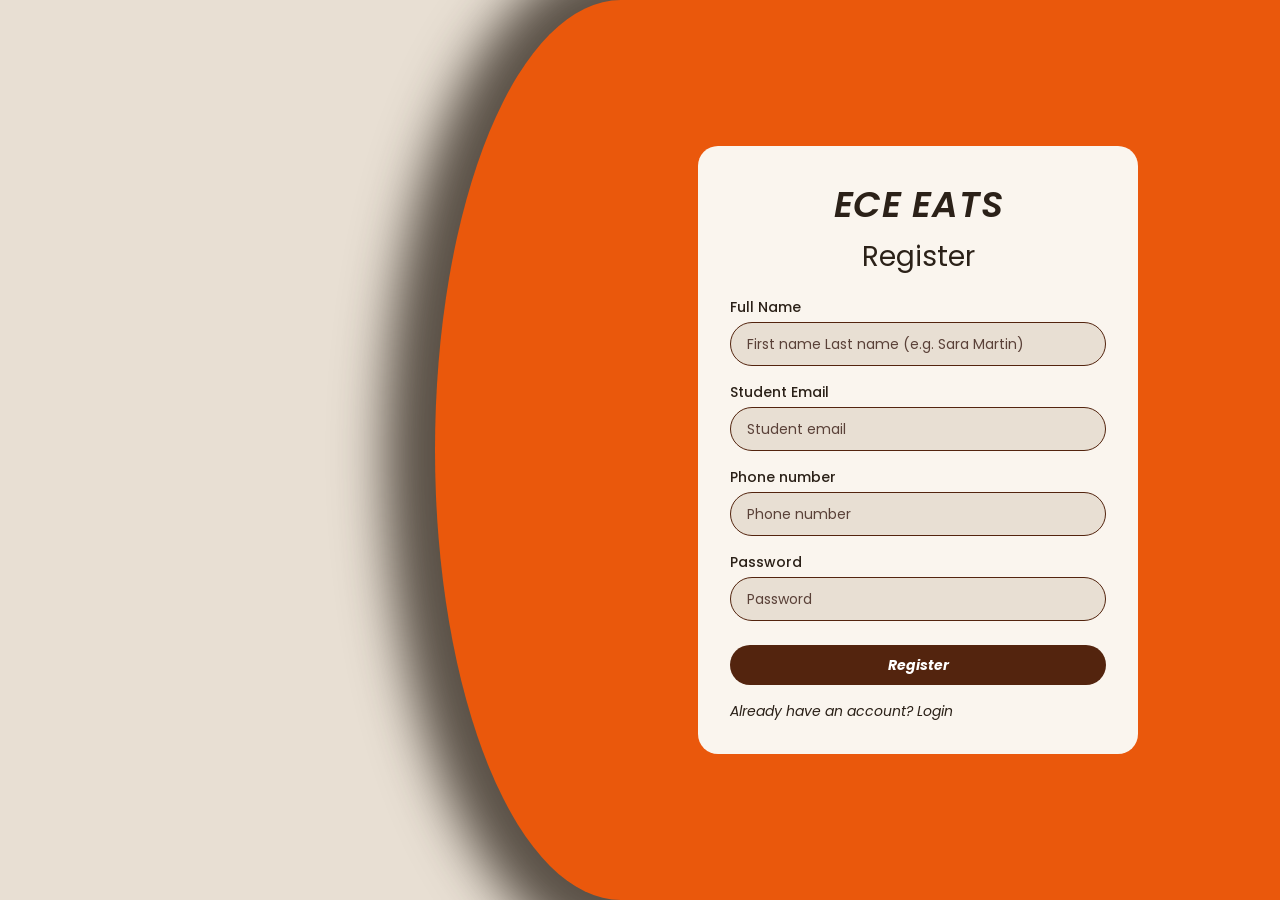
==== commit dba8c61f: "cafeteria page fixed" ====
--- a/register.html
+++ b/register.html
@@ -21,7 +21,7 @@
 
           <div class="field">
             <label for="reg-name">Full Name</label>
-            <input class="input" type="text" id="reg-name" placeholder="Name" autocomplete="name">
+            <input class="input" type="text" id="reg-name" placeholder="First name Last name (e.g. Sara Martin)" autocomplete="name">
             <p class="field__error" id="reg-name-error"></p>
           </div>
 
--- a/css/entry.css
+++ b/css/entry.css
@@ -13,21 +13,24 @@
 }
 
 .auth__photo {
-  flex: 0 0 46%;
+  flex: 0 0 60%;                  /* wider, so it runs under the whole curve */
   background:
-    url("../images/Share_food.jpg") center / cover no-repeat,
+    url("../images/share_food.jpg") center / cover no-repeat,
     var(--sand);
 }
 
-/* Orange panel with the big curved left edge (check the radius in Figma) */
+/* Orange panel with the big curved left edge */
 .auth__panel {
+  position: relative;
+  z-index: 1;
   flex: 1;
   display: grid;
   place-items: center;
-  margin-left: -12%;
+  margin-left: -26%;              /* panel still starts at 34% of the width, as before */
   padding: var(--space-6) var(--space-6) var(--space-6) 12%;
   background: var(--orange);
   border-radius: 22% 0 0 22% / 50% 0 0 50%;
+  box-shadow: 0 4px 50px 50px rgba(43, 33, 24, 0.75);   /* Figma drop shadow */
 }
 
 .auth-card {
@@ -78,6 +81,7 @@
 .auth-card__links a:hover,
 .auth-card__staff a:hover { color: var(--orange-dark); text-decoration: underline; }
 
+
 .auth-card__staff {
   margin-top: var(--space-3);
   font-size: var(--fs-sm);
@@ -85,10 +89,12 @@
 }
 .auth-card__staff a { color: var(--orange-dark); font-weight: 500; }
 
+
+
 /* ---------- Tablet ---------- */
 @media (max-width: 1024px) {
-  .auth__photo { flex-basis: 38%; }
-  .auth__panel { margin-left: -10%; padding-left: 10%; }
+  .auth__photo { flex-basis: 52%; }
+  .auth__panel { margin-left: -24%; padding-left: 10%; }
 }
 
 /* ---------- Mobile: photo becomes a banner, panel is full width ---------- */
@@ -109,7 +115,7 @@
 /* ---------- Staff login extras ---------- */
 .auth__photo--staff {
   background:
-    url("../images/staff-bg.jpg") center / cover no-repeat,
+    url("../images/share_food.jpg") center / cover no-repeat,
     var(--sand);
 }
 .auth-card__subtitle { margin-top: var(--space-2); text-align: center; font-size: var(--fs-md); font-weight: 500; }
@@ -123,23 +129,22 @@
 .welcome p { margin-top: var(--space-1); font-size: var(--fs-lg); font-weight: 500; }
 
 /* Current order + tracker */
-.order-card { margin-top: var(--space-5); padding: var(--space-5); border-radius: var(--radius); }
-.order-card__head { display: flex; flex-wrap: wrap; gap: var(--space-3); align-items: baseline; }
-.order-card__head h2 { font-size: var(--fs-md); }
-.order-card__cafe { margin-top: var(--space-3); font-size: var(--fs-md); font-weight: 500; }
-.order-card__items { font-size: var(--fs-sm); }
-.tracker {
-  position: relative; display: grid; grid-template-columns: repeat(4, 1fr);
-  margin: var(--space-4) 0 0; padding: var(--space-4) var(--space-4) var(--space-3);
-  background: var(--sand); border-radius: var(--radius); list-style: none;
-  font-size: var(--fs-xs); text-align: center; color: var(--olive); font-weight: 500;
-}
-.tracker li { position: relative; z-index: 1; display: grid; gap: var(--space-2); justify-items: center; }
-.tracker__dot { width: 14px; height: 14px; border-radius: 50%; background: var(--white); border: 2px solid var(--orange-74); }
-.tracker li.is-done .tracker__dot { background: var(--orange-dark); border-color: var(--orange-dark); }
-.tracker li.is-current { color: var(--text); font-weight: 700; }
-.tracker li.is-current .tracker__dot { background: var(--orange-dark); border-color: var(--orange-dark); box-shadow: 0 0 0 4px var(--orange-44); }
-.tracker::before { content: ""; position: absolute; left: 12.5%; right: 12.5%; top: 23px; height: 6px; border-radius: 3px; background: var(--orange-44); }
+/* Current order card (Home) */
+.order-card { margin-top: var(--space-5); padding: var(--space-5); background: var(--white); border-radius: var(--radius); }
+.order-card__head { display: flex; flex-wrap: wrap; align-items: baseline; gap: var(--space-5); }
+.order-card__head h2 { font-size: var(--fs-md); font-weight: 600; }
+.order-card__total { margin-left: auto; font-size: var(--fs-lg); font-weight: 600; }
+.order-card__cafe { margin-top: var(--space-3); font-size: var(--fs-lg); font-weight: 500; }
+.order-card__items { font-size: var(--fs-sm); color: var(--text-soft); }
+
+.tracker { margin-top: var(--space-4); padding: var(--space-4) var(--space-5) var(--space-3); background: var(--sand); border-radius: var(--radius); }
+.tracker__icons, .tracker__labels { display: grid; grid-template-columns: repeat(4, 1fr); text-align: center; }
+.tracker__icons span { display: grid; place-items: center; color: var(--text); }
+.tracker__labels span { font-size: var(--fs-sm); font-weight: 500; color: var(--text); }
+.tracker .is-done, .tracker .is-current { color: var(--olive); }
+.tracker__labels .is-current { font-weight: 700; }
+.tracker__bar { height: 22px; margin: var(--space-2) 0; border-radius: var(--radius-pill); background: var(--orange-44); overflow: hidden; }
+.tracker__bar span { display: block; width: 0; height: 100%; border-radius: inherit; background: var(--orange-dark); transition: width 0.4s; }
 
 /* Sections */
 .filter-row { display: flex; flex-wrap: wrap; gap: var(--space-3); margin: var(--space-5) 0; }
@@ -152,9 +157,11 @@
 /* Meal cards */
 .meal-card { display: flex; flex-direction: column; background: var(--peach); border-radius: var(--radius); overflow: hidden; }
 .meal-card__photo { aspect-ratio: 16 / 10; background: var(--sand) center / cover no-repeat; }
-.meal-card__body { display: flex; flex-direction: column; gap: var(--space-2); padding: var(--space-3) var(--space-4) var(--space-4); }
+.meal-card__body { display: flex; flex-direction: column; flex: 1; gap: var(--space-2); padding: var(--space-3) var(--space-4) var(--space-4); }
+.meal-card__tags { min-height: 26px; display: flex; flex-wrap: wrap; gap: var(--space-2); }
+.meal-card__tags .chip { align-self: flex-start; }
+.meal-card__foot { margin-top: auto; }
 .meal-card__name { font-size: var(--fs-sm); font-weight: 600; }
-.meal-card__foot { display: flex; justify-content: space-between; align-items: center; margin-top: auto; }
 .price { font-size: var(--fs-lg); font-weight: 700; }
 .add-btn { width: 28px; height: 28px; display: grid; place-items: center; border: 0; border-radius: 50%; background: var(--brown); color: var(--white); font-size: 1.1rem; line-height: 1; }
 
